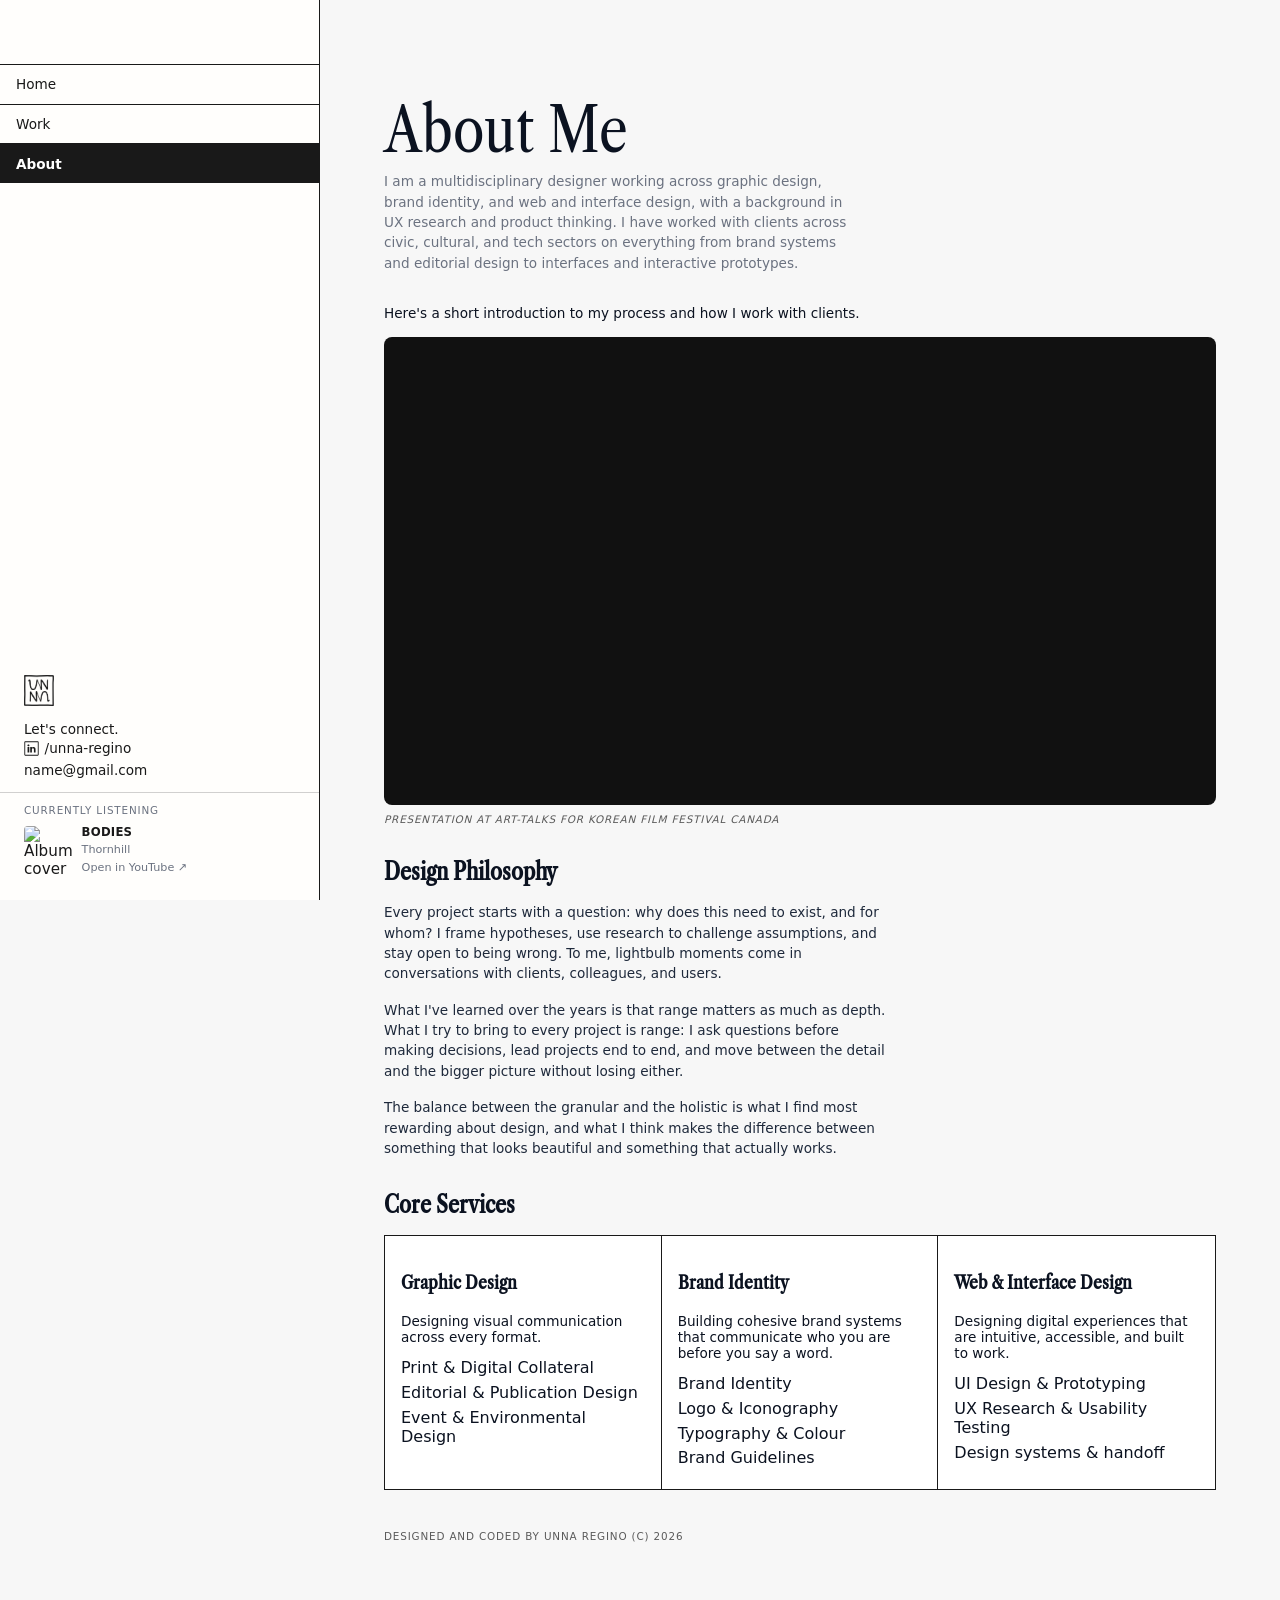
==== about.html @ 6b22c470 "first commit no Reano yet" ====
<!doctype html>
<html lang="en">
<head>
  <meta charset="utf-8" />
  <meta name="viewport" content="width=device-width, initial-scale=1" />
  <title>About — Personal Website</title>
  <link rel="icon" href="assets/logo-unna.png" type="image/png" />
  <link rel="stylesheet" href="css/styles.css">
  <meta name="description" content="About page with responsive aside navigation and service highlights" />
</head>
<body>
  <aside class="sidebar">
    <div class="logo">
      <a href="index.html"><img src="assets/logo-unna.png" alt="Logo" /></a>
    </div>
    <button class="hamburger" aria-controls="main-nav" aria-expanded="false" aria-label="Open menu">☰</button>
    <nav class="menu" aria-label="Main">
      <button class="menu-item" onclick="location.href='index.html'">Home</button>
      <div class="work-group">
        <button class="menu-item work-toggle" aria-haspopup="true" aria-expanded="false">Work</button>
        <div class="submenu" role="menu" aria-label="Work pages">
          <a class="submenu-item" role="menuitem" href="work/reano.html">
            <span class="submenu-dots"><span class="dot dot-3"></span><span class="dot dot-2"></span></span>
            <span class="submenu-text">Reano</span>
          </a>
          <a class="submenu-item" role="menuitem" href="work/arvo.html">
            <span class="submenu-dots"><span class="dot dot-3"></span></span>
            <span class="submenu-text">Arvo</span>
          </a>
          <a class="submenu-item" role="menuitem" href="work/mulburrystudio.html">
            <span class="submenu-dots"><span class="dot dot-1"></span><span class="dot dot-2"></span></span>
            <span class="submenu-text">Mulburry Studio</span>
          </a>
          <a class="submenu-item" role="menuitem" href="work/wabalastudio.html">
            <span class="submenu-dots"><span class="dot dot-1"></span><span class="dot dot-2"></span><span class="dot dot-3"></span></span>
            <span class="submenu-text">Wabala Studio</span>
          </a>
          <a class="submenu-item" role="menuitem" href="work/nguyendigital.html">
            <span class="submenu-dots"><span class="dot dot-1"></span><span class="dot dot-3"></span></span>
            <span class="submenu-text">Nguyen Digital</span>
          </a>
          <a class="submenu-item" role="menuitem" href="work/seniorsyncare.html">
            <span class="submenu-dots"><span class="dot dot-1"></span><span class="dot dot-2"></span><span class="dot dot-3"></span></span>
            <span class="submenu-text">Seniorsyncare</span>
          </a>
          <a class="submenu-item" role="menuitem" href="work/showpao.html">
            <span class="submenu-dots"><span class="dot dot-1"></span><span class="dot dot-2"></span></span>
            <span class="submenu-text">Showpao</span>
          </a>
          <a class="submenu-item" role="menuitem" href="work/logofolio.html">
            <span class="submenu-dots"><span class="dot dot-1"></span></span>
            <span class="submenu-text">Logofolio</span>
          </a>
        </div>
        <div class="mobile-chat">
          <p>Let's connect.</p>
          <p><a class="social-link" href="https://linkedin.com/in/unna-regino" target="_blank" rel="noopener noreferrer"><img src="assets/linkedin.svg" alt="LinkedIn"> /unna-regino</a></p>
          <p>name@gmail.com</p>
        </div>
      </div>
      <button class="menu-item selected">About</button>
    </nav>

    <div class="aside-footer">
      <p>Let's connect.</p>
      <p><a class="social-link" href="https://linkedin.com/in/unna-regino" target="_blank" rel="noopener noreferrer"><img src="assets/linkedin.svg" alt="LinkedIn"> /unna-regino</a></p>
      <p>name@gmail.com</p>
      <div class="now-playing"><p class="np-label">Currently Listening</p><div class="np-row"><div class="np-thumb-wrap"><img class="np-thumb" src="https://img.youtube.com/vi/YiD27C_8134/mqdefault.jpg" alt="Album cover"><button class="np-play-btn" aria-label="Play" onclick="var p=this.closest('.np-thumb-wrap');var f=document.createElement('iframe');f.src='https://www.youtube.com/embed/YiD27C_8134?autoplay=1';f.allow='autoplay;encrypted-media';f.setAttribute('allowfullscreen','');f.className='np-yt-frame';p.replaceWith(f);">&#9654;</button></div><div class="np-meta"><p class="np-album">BODIES</p><p class="np-artist">Thornhill</p><a class="np-ytlink" href="https://www.youtube.com/watch?v=YiD27C_8134&list=OLAK5uy_lDzUVVK7lQEmtogXEdHExCnab5HtFDv0I" target="_blank" rel="noopener noreferrer">Open in YouTube ↗</a></div></div></div>
    </div>
  </aside>

  <main class="content">
    <section class="atf">
      <h1>About Me</h1>
      <p class="narrow-copy">I am a multidisciplinary designer working across graphic design, brand identity, and web and interface design, with a background in UX research and product thinking. I have worked with clients across civic, cultural, and tech sectors on everything from brand systems and editorial design to interfaces and interactive prototypes.
      </p>
    </section>

    <section class="bio-video" style="margin-top:2rem;">
      <p>Here's a short introduction to my process and how I work with clients.</p>
      <div class="video-embed">
        <iframe width="100%" height="100%" src="https://www.youtube.com/embed/NNs43Y1LEqk" title="Intro video" frameborder="0" allowfullscreen style="border:0;"></iframe>
      </div>
      <p class="caption">Presentation at Art-Talks for Korean Film Festival Canada</p>
    </section>

    <section style="margin-top:2rem;">
      <h2>Design Philosophy</h2>
      <p class="narrow-copy">Every project starts with a question: why does this need to exist, and for whom? I frame hypotheses, use research to challenge assumptions, and stay open to being wrong. To me, lightbulb moments come in conversations with clients, colleagues, and users.</p>
      <p class="narrow-copy">What I've learned over the years is that range matters as much as depth. What I try to bring to every project is range: I ask questions before making decisions, lead projects end to end, and move between the detail and the bigger picture without losing either.</p>
      <p class="narrow-copy"> The balance between the granular and the holistic is what I find most rewarding about design, and what I think makes the difference between something that looks beautiful and something that actually works.</p>
    </section>

    <section style="margin-top:2rem;">
      <h2>Core Services</h2>
      <div class="service-grid">
        <article class="service-card">
          <h3>Graphic Design</h3>
          <p>Designing visual communication across every format.</p>
          <ul>
            <li>Print & Digital Collateral</li>
            <li>Editorial & Publication Design</li>
            <li>Event & Environmental Design</li>
          </ul>
        </article>
        <article class="service-card">
          <h3>Brand Identity</h3>
          <p>Building cohesive brand systems that communicate who you are before you say a word.</p>
          <ul>
            <li>Brand Identity</li>
            <li>Logo & Iconography</li>
            <li>Typography & Colour</li>
            <li>Brand Guidelines</li>
          </ul>
        </article>
        <article class="service-card">
          <h3>Web & Interface Design</h3>
          <p>Designing digital experiences that are intuitive, accessible, and built to work.</p>
          <ul>
            <li>UI Design & Prototyping</li>
            <li>UX Research & Usability Testing</li>
            <li>Design systems & handoff</li>
          </ul>
        </article>
      </div>
    </section>
  </main>

<script>
  (function(){
    var hb = document.querySelector('.hamburger');
    var sb = document.querySelector('.sidebar');
    var workToggle = document.querySelector('.work-toggle');
    var workGroup = document.querySelector('.work-group');
    if(!hb || !sb) return;
    hb.addEventListener('click', function(){
      var open = sb.classList.toggle('open');
      hb.setAttribute('aria-expanded', open);
      hb.textContent = open ? '✕' : '☰';
    });
    if(workToggle && workGroup){
      workToggle.addEventListener('click', function(e){
        if(window.innerWidth<=900){
          e.preventDefault();
          workGroup.classList.toggle('open');
        }
      });
    }
    window.addEventListener('resize', function(){
      if(window.innerWidth>900){
        sb.classList.remove('open');
        hb.setAttribute('aria-expanded','false');
        hb.textContent = '☰';
        workGroup.classList.remove('open');
      }
    });
  })();
</script>
</body>
</html>
---- css/styles.css ----
@import url('https://api.fontshare.com/v2/css?f[]=satoshi@900,700,500,400&display=swap');

@font-face{
  font-family:'Libre Caslon Condensed';
  src:url('../assets/fonts/Libre Caslon Condensed/LibreCaslonCondensed-Regular.woff2') format('woff2');
  font-weight:400;
  font-style:normal;
  font-display:swap;
}
@font-face{
  font-family:'Libre Caslon Condensed';
  src:url('../assets/fonts/Libre Caslon Condensed/LibreCaslonCondensed-Italic.woff2') format('woff2');
  font-weight:400;
  font-style:italic;
  font-display:swap;
}
@font-face{
  font-family:'Libre Caslon Condensed';
  src:url('../assets/fonts/Libre Caslon Condensed/LibreCaslonCondensed-Medium.woff2') format('woff2');
  font-weight:500;
  font-style:normal;
  font-display:swap;
}
@font-face{
  font-family:'Libre Caslon Condensed';
  src:url('../assets/fonts/Libre Caslon Condensed/LibreCaslonCondensed-MediumItalic.woff2') format('woff2');
  font-weight:500;
  font-style:italic;
  font-display:swap;
}


:root{
  --sidebar-bg:#FFFEFC;
  --accent:#ff6b6b;
  --muted:#6b7280;
  --card-bg:#ffffff;
  --page-pad:4rem 4rem 4rem 4rem;
}
*{box-sizing:border-box}
html,body{height:100%;margin:0;font-family:'Satoshi', system-ui, -apple-system, "Segoe UI", Roboto, "Helvetica Neue", Arial;color:#0b1220;background:#f7f7f7}
p{font-family:'Satoshi', system-ui, -apple-system, "Segoe UI", Roboto, "Helvetica Neue", Arial;font-size:0.85rem;}
h1,h2,h3,h4,h5,h6{font-family:'Libre Caslon Condensed', Georgia, serif;}
body {
  overflow-x: hidden;
}

.sidebar{
  position:fixed;
  left:0;top:0;
  height:100vh;
  width:25vw;
  min-width:220px;
  background:var(--sidebar-bg);
  color:#191919;
  border-right:1px solid #191919;
  display:flex;
  flex-direction:column;
  align-items:flex-start;
  padding:0;
  gap:0;
}
.logo img{width:10%;height:auto;display:block;object-fit:contain;transition:transform .35s ease;}
.logo img:hover{transform:rotate(180deg);}
/* desktop: logo sits above footer text */
.logo{padding-left:1.5rem;padding-top:0;padding-bottom:0.9rem;order:3;margin-top:auto;}
.menu{display:flex;flex-direction:column;width:100%;align-items:flex-start;padding:4rem 0 0;order:1}
.menu-item{
  background:var(--sidebar-bg);
  border:none;
  font-family:'Satoshi', system-ui, -apple-system, "Segoe UI", Roboto, "Helvetica Neue", Arial;
  color:inherit;
  padding:0.7rem 1rem;
  line-height:1.2;
  font-size:0.85rem;
  cursor:pointer;
  text-align:left;
  width:100%;
  border-radius:0;
  border-top:1px solid #191919;
  border-bottom:none;
  background-color:#FFFEFC;
  color:#191919;
  margin:0;
}
.menu > a.menu-item:last-child{border-bottom:1px solid #191919;}
.menu-item:hover,.menu-item:focus{background:#191919;color:#ffffff;outline:none}
.menu-item.selected{font-weight:700;background:#191919;color:#ffffff}
.work-group:hover .work-toggle,
.work-group:focus-within .work-toggle,
.work-page .work-toggle{background:#191919;color:#ffffff;}
/* add overall padding for nav/buttons container */
.nav-pad{padding-left:1.5rem;padding-top:0.5rem}

/* remove underline for anchors */
.menu-item, .submenu-item {text-decoration:none}

/* hamburger button (hidden desktop) */
.hamburger {
  display: none;
  background: none;
  border: none;
  font-size: 2rem;
  padding: 0.5rem 0 0.5rem 0.5rem; /* no right padding */
  margin:0;
  cursor: pointer;
  color: #191919;
}
/* aside footer (desktop left-aligned at bottom) */
.aside-footer{padding-left:1.5rem;padding-bottom:1.5rem;color:#191919;font-size:0.95rem;width:100%;margin-top:0;order:4;display:flex;flex-direction:column;gap:0;}
.aside-footer p{margin:0;line-height:1.4;}
.aside-footer .social-link img{width:15px;height:auto;display:inline-block;vertical-align:middle;}
.now-playing{
  margin-top:0.75rem;
  padding-top:0.75rem;
  border-top:1px solid rgba(25,25,25,0.2);
  width:calc(100% + 1.5rem);
  margin-left:-1.5rem;
  padding-left:1.5rem;
}
.np-label{font-size:0.65rem !important;text-transform:uppercase;letter-spacing:0.08em;color:var(--muted);margin:0 0 0.5rem 0 !important;line-height:1 !important;}
.np-row{display:flex;align-items:center;gap:0.6rem;}
.np-thumb-wrap{position:relative;width:48px;height:48px;flex-shrink:0;border-radius:4px;overflow:hidden;cursor:pointer;}
.np-thumb{width:100%;height:100%;object-fit:cover;display:block;}
.np-play-btn{position:absolute;inset:0;width:100%;height:100%;display:flex;align-items:center;justify-content:center;background:rgba(0,0,0,0.28);color:#fff;border:none;cursor:pointer;font-size:0;padding:0;opacity:0;transition:opacity .18s;}
.np-play-btn::before{content:'▶';font-size:0.62rem;line-height:1;transform:translateX(1px);}
.np-thumb-wrap:hover .np-play-btn{opacity:1;}
.np-yt-frame{width:48px;height:48px;border:none;border-radius:4px;flex-shrink:0;}
.np-meta{display:flex;flex-direction:column;gap:0.15rem;min-width:0;}
.np-album{font-size:0.73rem;color:#191919;line-height:1.25;font-weight:700;text-transform:uppercase;letter-spacing:0.02em;}
.np-artist{font-size:0.7rem;color:var(--muted);line-height:1.25;}
.np-ytlink{font-size:0.7rem;color:var(--muted);text-decoration:none;line-height:1.4;}
.np-ytlink:hover{color:#191919;text-decoration:underline;}

/* Work submenu expands in flow so later items move down */
.work-group{position:relative;width:100%;display:flex;flex-direction:column;}
.submenu{
  position:static;
  width:100%;
  background:var(--sidebar-bg);
  border-top:0;
  box-shadow:none;
  max-height:0;
  overflow:hidden;
  opacity:0;
  transform:none;
  pointer-events:none;
  transition:max-height .28s ease, opacity .18s ease, border-top-color .22s ease;
  z-index:30;
  display:flex;
  flex-direction:column;
}
.work-group:hover .submenu,
.work-group:focus-within .submenu{
  max-height:30rem;
  opacity:1;
  border-top:0;
  pointer-events:auto;
}.work-page .submenu{
  max-height:30rem;
  opacity:1;
  border-top:0;
  pointer-events:auto;
}
.submenu-item{
  padding:0.7rem 1rem;
  border-bottom:none;
  text-decoration:none;
  color:#191919;
  background:var(--sidebar-bg);
  display:flex;
  align-items:center;
  gap:0.8rem;
  opacity:0;
  transform:translateY(-6px);
  transition:transform .22s ease, opacity .18s ease, background .18s ease, color .18s ease;
}
.work-group:hover .submenu-item,
.work-group:focus-within .submenu-item,
.work-page .submenu-item{opacity:1;transform:none;}
.submenu-dots{display:inline-flex;gap:0.3rem;align-items:center;}
.submenu-dots .dot{width:8px;height:8px;border-radius:50%;display:inline-block;}
.submenu-text{display:inline-block;font-size:0.85rem;}
.submenu-item:hover,.submenu-item:focus{background:#191919;color:#ffffff;outline:none}
.gala-link{color:#1651e2;text-decoration:none;border-bottom:1px solid transparent;transition:color .2s ease, border-bottom-color .2s ease;}
.gala-link:hover,.gala-link:focus{color:#ff68cd;border-bottom-color:#ff68cd;}
.social-link{display:inline-flex;align-items:center;gap:0.35rem;color:inherit;text-decoration:none;}
.social-link img{width:14px;height:14px;display:inline-block;vertical-align:middle;}

/*MAIN*/

@keyframes atf-enter {
  from {
    opacity: 0;
    transform: translateY(28px);
  }
  to {
    opacity: 1;
    transform: translateY(0);
  }
}

.content{margin-left:25vw;padding:var(--page-pad);padding-bottom:5.5rem;min-height:100vh}
.content::after{
  content:"DESIGNED AND CODED BY UNNA REGINO (C) 2026";
  display:block;
  margin-top:2.5rem;
  font-family:'Satoshi', system-ui, -apple-system, "Segoe UI", Roboto, "Helvetica Neue", Arial;
  font-size:0.65rem;
  letter-spacing:0.08em;
  color:#191919;
  opacity:0.7;
}
.atf {
  animation: atf-enter 1s cubic-bezier(0.22, 1, 0.36, 1) both;
}
.atf h1{margin:2rem 0 0.5rem 0;font-size: clamp(1.6rem, 5vw, 4rem);line-height:4.2rem;font-weight:400;}
.atf p{margin:0;color:var(--muted);max-width:55ch}

.selected-work{margin-top:3rem}
.selected-work h2{margin:0 0 1rem 0}

.work-grid{display:grid;grid-template-columns:repeat(3,1fr);gap:0;border:1px solid #191919;border-radius:0;overflow:hidden;}
.work-grid > *{border-right:1px solid #191919;border-bottom:1px solid #191919;}
.work-grid > *:nth-child(3n){border-right:0;}
.work-grid > *:nth-last-child(-n+3){border-bottom:0;}
.work-card,.work-image{aspect-ratio:1/1;border-radius:0;overflow:hidden;display:flex;flex-direction:column;justify-content:space-between;padding:1rem;background:var(--card-bg);text-decoration:none;color:inherit}
.work-image{background:linear-gradient(135deg,#e6e6e6,#cfcfcf);align-items:center;justify-content:center;font-weight:600;color:#333}
.work-image{padding:0;}
.work-image img{width:100%;height:100%;object-fit:cover;display:block;}

.card-top{display:flex;flex-direction:column;gap:0.25rem}
.work-title{font-size:1.05rem}
.work-year{font-size:0.85rem;color:var(--muted)}

.card-footer{display:flex;justify-content:space-between;align-items:center}
.dots{display:flex;gap:0.45rem}
.dot{width:10px;height:10px;border-radius:50%;display:inline-block}
.dot-1{background:#F23939}
.dot-2{background:#FF68CD}
.dot-3{background:#43A1FF}
.text-dot-1{color:#F23939;font-weight:600;}
.text-dot-2{color:#FF68CD;font-weight:600;}
.text-dot-3{color:#43A1FF;font-weight:600;}
.chev{width:16px;height:16px;display:inline-block;object-fit:contain;transition:transform .2s ease, filter .2s ease;filter:none;}

.work-card{transition: background .25s ease, color .25s ease;}
.work-card:hover{background:#111;color:#fff;}
.work-card:hover .work-title{font-style:italic;}
.work-card:hover .chev{transform:rotate(-90deg);filter:invert(1);}
.work-card .chev{transform:rotate(0deg);transition:transform .25s ease, filter .25s ease;}

.work-card:focus{outline:3px solid rgba(99,102,241,0.12);outline-offset:3px}
.work-page-image{
  background:#ddd;
  display:flex;
  align-items:center;
  justify-content:center;
  border-radius:8px;
  min-height:260px;
  height:auto;
  overflow:hidden;
}
.work-page-image img, .work-page-image-narrow img{width:100%;height:100%;object-fit:cover;display:block;}
.work-page-image.work-page-image--short{min-height:180px;max-height:240px;}
.work-page-image-narrow{
  background:#ffffff;
  display:flex;
  align-items:center;
  justify-content:center;
  border-radius:8px;
  min-height:180px;
  height:auto;
  max-height:280px;
  overflow:hidden;
}
.work-page-grid{
  display:grid;
  grid-template-columns:1fr 1.25fr;
  gap:0.5rem;
  margin-top:0.8rem;
  align-items:stretch;}
.work-page-2col{
  display:grid;
  grid-template-columns:1.25fr 1fr;
  gap:0.5rem;
  margin-top:0.8rem;
  align-items:stretch;}
.nd-type-layout{
  grid-template-columns:0.9fr 1.5fr;
}
.logoevol-container img,
.type-container img{
  object-fit:contain;
}
.colorcombo-container{
  min-height:320px;
  max-height:530px;
}
.colorcombo-container img{
  object-fit:contain;
}
.colorcombo-container .nd-colorcombo-img{
  transform:scale(1.16) translateY(2%);
  transform-origin:center;
}
.type-container{
  min-height:320px;
}
.newweb-container{
  align-items:center;
  background:#D3A588;
  max-height:none;
}
.newweb-container img{
  object-fit:contain;

}
.ssc-old-homepage-container{
  min-height:200px;
  max-height:320px;
  align-self:start;
}
.work-info-grid{display:grid;grid-template-columns:repeat(4,1fr);gap:0.5rem;margin-top:1rem;}
.work-info-card{background:#fff;padding:0.9rem;border:0;border-radius:4px;}
.work-info-card h2{margin-top:0;margin-bottom:0.35rem;font-size:1rem;}
.content h2{margin-bottom:0.25rem;}
@media (max-width:900px){.work-info-grid{grid-template-columns:1fr;}} 

.logofolio-section{margin-top:1.4rem;}
.logofolio-list{
  display:grid;
  grid-template-columns:1fr;
  gap:0;
  align-items:start;
}
.logofolio-item{
  display:grid;
  grid-template-columns:1.1fr 1fr;
  gap:0;
  align-items:stretch;
}
.logofolio-item + .logofolio-item{
  margin-top:-1px;
}
.logo-card{
  margin:0;
  aspect-ratio:16/9;
  border:1px solid #191919;
  border-right:0;
  background:#ffffff;
  display:flex;
  align-items:center;
  justify-content:center;
  padding:0;
  overflow:hidden;
}
.logo-card img{
  width: 70%;
  height:100%;
  object-fit:contain;
  display:block;
}
.logo-card img.logo-scale-50{
  width:50%;
}
.logo-card img.logo-scale-35{
  width:35%;
}
.logo-detail{
  border:1px solid #191919;
  background:#ffffff;
  padding:1.25rem 1.5rem;
  display:grid;
  gap:0.6rem;
  align-content:center;
}
.logo-detail p{margin:0;color:#191919;line-height:1.5;}

/* Responsive behavior */
@media (max-width:900px){
  .sidebar{
    position:fixed;
    left:0;
    top:0;
    right:0;
    height:auto;
    display:flex;
    flex-direction:row;
    align-items:center;
    justify-content:
    space-between;
    padding:1rem 1rem;
    z-index:60;
    width:100vw;
    border-bottom: 1px solid #191919;
  }
  .logo{padding-top:0;padding-bottom:0;padding-left:0;order:0;margin-top:0}
  .logo img{width:8%}
  .hamburger{display:block; margin-right: 0;}
  .menu{display:none;flex-direction:column;max-height:0;overflow:hidden;opacity:0;visibility:hidden;pointer-events:none}
  .menu-item{padding:1rem 1.5rem;font-size:0.95rem}
  .content{margin-left:0;margin-top:5rem;padding:2rem;padding-bottom:4.5rem;}
  .content::after{font-size:0.6rem;letter-spacing:0.07em;}
  .work-grid{grid-template-columns:repeat(2,1fr)}
  .work-page-grid, .work-page-2col{grid-template-columns:1fr;}
  .logofolio-item{grid-template-columns:1fr;}

  /* hide footer on mobile and keep hamburger at top-right */
  .aside-footer{display:none !important;}
  .sidebar{justify-content:flex-start;}
  .hamburger{display:block; position:absolute; top:1rem; right:1rem; z-index:70;}
  /* when sidebar has .open use full-screen overlay */
  .sidebar.open{align-items:flex-start;height:100vh;width:100vw;left:0;top:0;right:0;background:var(--sidebar-bg);padding:0}
  .sidebar.open .logo{display:none}
  .sidebar.open .menu{display:flex;position:static;margin:0;width:100%;background:transparent;padding:0;box-shadow:none;flex-direction:column;overflow:auto;max-height:100vh;opacity:1;visibility:visible;pointer-events:auto}
  .sidebar.open .submenu{position:static;transform:none;opacity:1;pointer-events:auto;padding:0;max-height:none;border-top:0;overflow:visible}
  .sidebar.open .submenu-item{opacity:1;transform:none}
  .sidebar:not(.open) .menu{display:none !important;}
  .submenu-item{padding:1rem 1.5rem;font-size:0.95rem;}
  .mobile-chat{display:block;padding:0.75rem 1rem;color:#191919}
  .work-group.open .submenu{display:flex}
  /* place close icon top-right when overlay open and give more gap from menu */
  .sidebar.open .hamburger {
  position: fixed;
  top: 1.25rem;
  right: 1.25rem;
  padding: 1rem 0 1rem 1rem;
  margin: 0;
  background: none;
  border: none;
  line-height: 1;
}
  /* ensure the menu content does not sit under the close icon */
  .sidebar.open .menu{padding-top:7rem}
}

/* default hide mobile chat (desktop) */
.mobile-chat{display:none}

@media (max-width:520px){
  .work-grid{grid-template-columns:repeat(1,1fr)}
  .atf h1{font-size:2.5rem;line-height:2.75rem;}
}

.bio-video .video-embed{margin-top:1rem;max-width:900px;width:100%;aspect-ratio:16/9;background:#111;border-radius:8px;overflow:hidden;}
.caption, .work-caption{margin-top:0.5rem;color:#191919;font-size:0.65rem;letter-spacing:0.08em;opacity:0.7;font-family:'Satoshi', system-ui, -apple-system, "Segoe UI", Roboto, "Helvetica Neue", Arial;font-style:italic;text-transform:uppercase;max-width:900px;}
.narrow-copy{max-width:calc((100vw - 8.5rem) / 2.25);margin-top:1rem;margin-bottom:1rem;color:#1E293B;line-height:1.5;}
@media (max-width:900px){
  .narrow-copy{max-width:100%;}
}
.service-grid{display:grid;grid-template-columns:repeat(3,1fr);gap:0;border:1px solid #191919;margin-top:1rem;}
.service-card{border-right:1px solid #191919;border-bottom:1px solid #191919;padding:1rem;background:#fff;}
.service-card:nth-child(3n){border-right:0;}
.service-card:nth-last-child(-n+3){border-bottom:0;}
.service-card ul{margin:0;padding:0;list-style:none;}
.service-card ul li{margin-bottom:0.35rem;}

@media (max-width:900px){
  .service-grid{grid-template-columns:repeat(2,1fr);}
  .service-card:nth-child(2n){border-right:0;}
  .service-card:nth-last-child(-n+2){border-bottom:0;}
}
@media (max-width:620px){
  .service-grid{grid-template-columns:1fr;}
  .service-card{border-right:0;border-bottom:1px solid #191919;}
  .service-card:last-child{border-bottom:0;}
}
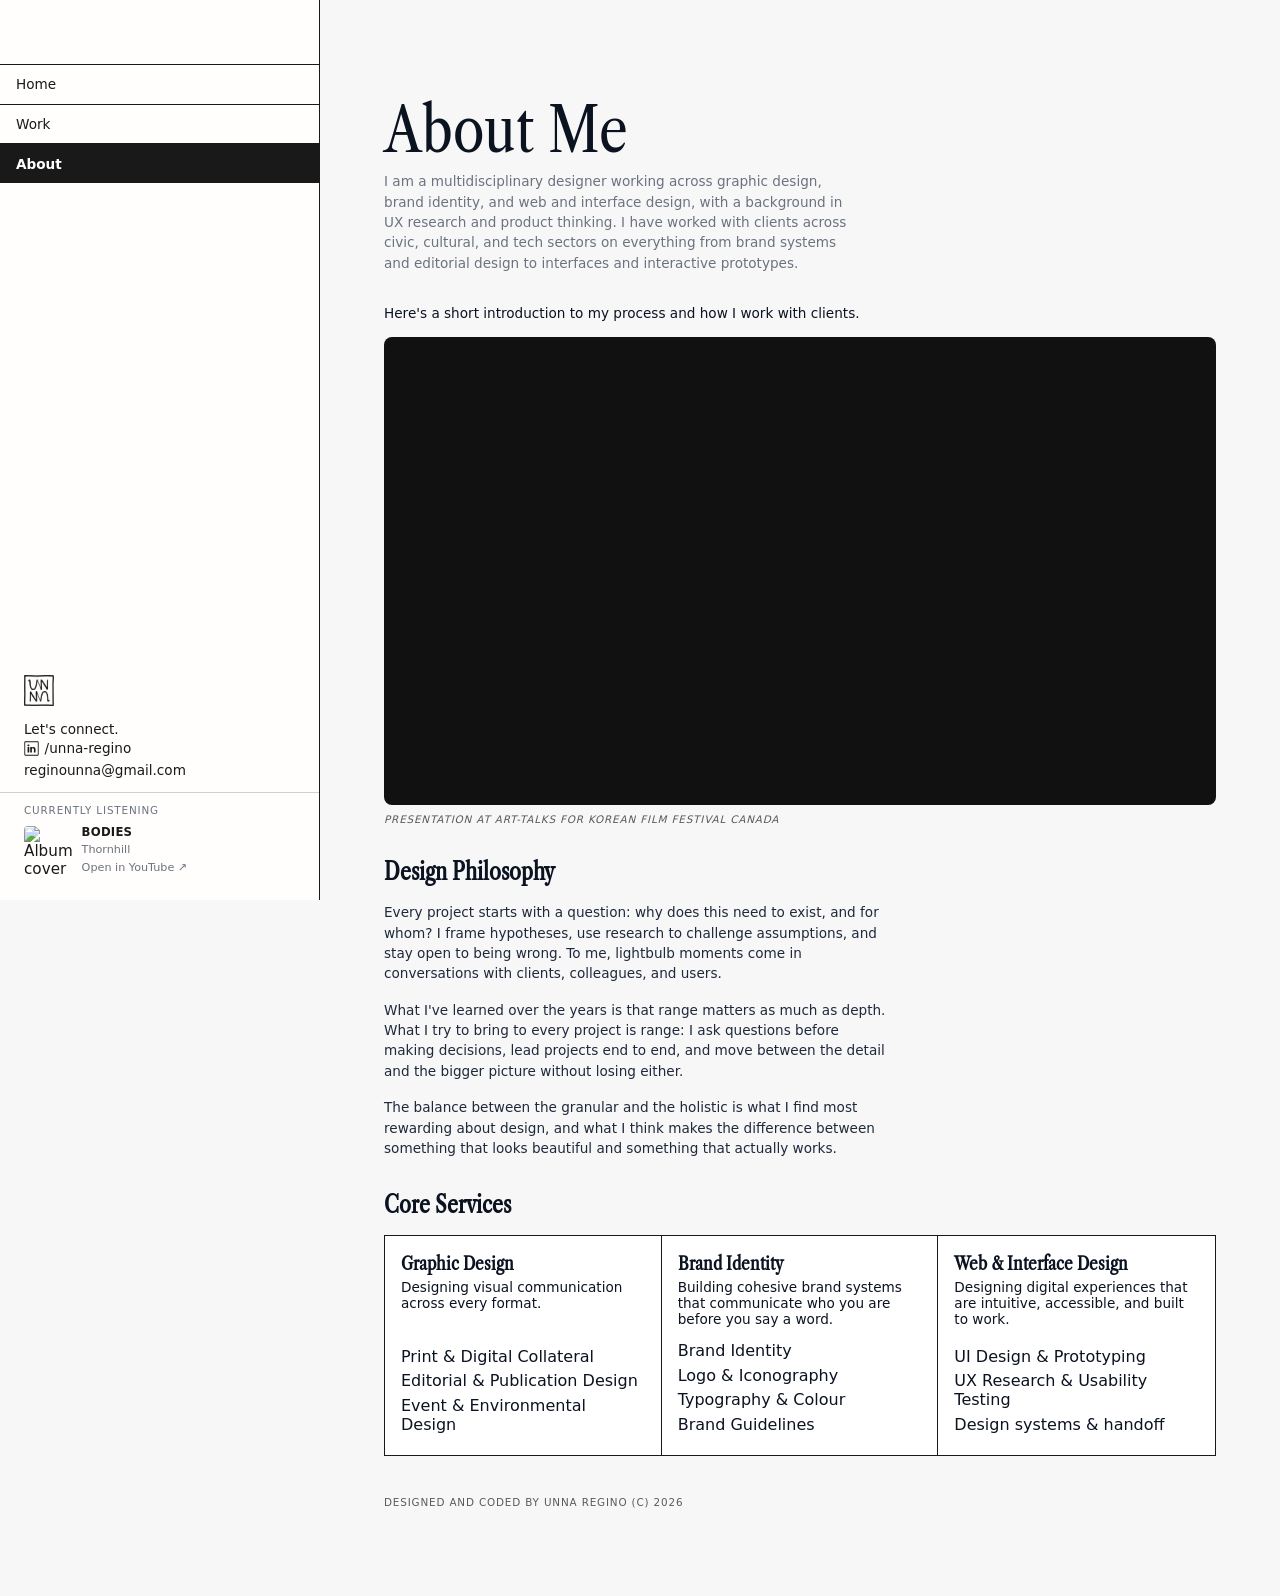
==== commit 95c36fd6: "CSS updates" ====
--- a/about.html
+++ b/about.html
@@ -55,7 +55,7 @@
         <div class="mobile-chat">
           <p>Let's connect.</p>
           <p><a class="social-link" href="https://linkedin.com/in/unna-regino" target="_blank" rel="noopener noreferrer"><img src="assets/linkedin.svg" alt="LinkedIn"> /unna-regino</a></p>
-          <p>name@gmail.com</p>
+          <p>reginounna@gmail.com</p>
         </div>
       </div>
       <button class="menu-item selected">About</button>
@@ -64,7 +64,7 @@
     <div class="aside-footer">
       <p>Let's connect.</p>
       <p><a class="social-link" href="https://linkedin.com/in/unna-regino" target="_blank" rel="noopener noreferrer"><img src="assets/linkedin.svg" alt="LinkedIn"> /unna-regino</a></p>
-      <p>name@gmail.com</p>
+      <p>reginounna@gmail.com</p>
       <div class="now-playing"><p class="np-label">Currently Listening</p><div class="np-row"><div class="np-thumb-wrap"><img class="np-thumb" src="https://img.youtube.com/vi/YiD27C_8134/mqdefault.jpg" alt="Album cover"><button class="np-play-btn" aria-label="Play" onclick="var p=this.closest('.np-thumb-wrap');var f=document.createElement('iframe');f.src='https://www.youtube.com/embed/YiD27C_8134?autoplay=1';f.allow='autoplay;encrypted-media';f.setAttribute('allowfullscreen','');f.className='np-yt-frame';p.replaceWith(f);">&#9654;</button></div><div class="np-meta"><p class="np-album">BODIES</p><p class="np-artist">Thornhill</p><a class="np-ytlink" href="https://www.youtube.com/watch?v=YiD27C_8134&list=OLAK5uy_lDzUVVK7lQEmtogXEdHExCnab5HtFDv0I" target="_blank" rel="noopener noreferrer">Open in YouTube ↗</a></div></div></div>
     </div>
   </aside>
--- a/css/styles.css
+++ b/css/styles.css
@@ -11,20 +11,6 @@
   font-family:'Libre Caslon Condensed';
   src:url('../assets/fonts/Libre Caslon Condensed/LibreCaslonCondensed-Italic.woff2') format('woff2');
   font-weight:400;
-  font-style:italic;
-  font-display:swap;
-}
-@font-face{
-  font-family:'Libre Caslon Condensed';
-  src:url('../assets/fonts/Libre Caslon Condensed/LibreCaslonCondensed-Medium.woff2') format('woff2');
-  font-weight:500;
-  font-style:normal;
-  font-display:swap;
-}
-@font-face{
-  font-family:'Libre Caslon Condensed';
-  src:url('../assets/fonts/Libre Caslon Condensed/LibreCaslonCondensed-MediumItalic.woff2') format('woff2');
-  font-weight:500;
   font-style:italic;
   font-display:swap;
 }
@@ -230,7 +216,7 @@
 .work-image img{width:100%;height:100%;object-fit:cover;display:block;}
 
 .card-top{display:flex;flex-direction:column;gap:0.25rem}
-.work-title{font-size:1.05rem}
+.work-title{font-size:1.2rem}
 .work-year{font-size:0.85rem;color:var(--muted)}
 
 .card-footer{display:flex;justify-content:space-between;align-items:center}
@@ -395,9 +381,10 @@
     width:100vw;
     border-bottom: 1px solid #191919;
   }
-  .logo{padding-top:0;padding-bottom:0;padding-left:0;order:0;margin-top:0}
-  .logo img{width:8%}
-  .hamburger{display:block; margin-right: 0;}
+  .logo{padding-top:0;padding-bottom:0;padding-left:0;order:0;margin-top:0;display:flex;align-items:center;height:100%;}
+  .logo a{display:flex;align-items:center;}
+  .logo img{width:32px;height:32px;display:block;}
+  .hamburger{display:flex;align-items:center;justify-content:center;margin-right:0;line-height:1;height:32px;width:32px;padding:0;}
   .menu{display:none;flex-direction:column;max-height:0;overflow:hidden;opacity:0;visibility:hidden;pointer-events:none}
   .menu-item{padding:1rem 1.5rem;font-size:0.95rem}
   .content{margin-left:0;margin-top:5rem;padding:2rem;padding-bottom:4.5rem;}
@@ -413,12 +400,15 @@
   /* when sidebar has .open use full-screen overlay */
   .sidebar.open{align-items:flex-start;height:100vh;width:100vw;left:0;top:0;right:0;background:var(--sidebar-bg);padding:0}
   .sidebar.open .logo{display:none}
-  .sidebar.open .menu{display:flex;position:static;margin:0;width:100%;background:transparent;padding:0;box-shadow:none;flex-direction:column;overflow:auto;max-height:100vh;opacity:1;visibility:visible;pointer-events:auto}
+  .sidebar.open .menu{display:flex;position:static;margin:0;width:100%;background:transparent;padding:0;box-shadow:none;flex-direction:column;overflow:auto;max-height:100vh;opacity:1;visibility:visible;pointer-events:auto;align-items:center;text-align:center}
   .sidebar.open .submenu{position:static;transform:none;opacity:1;pointer-events:auto;padding:0;max-height:none;border-top:0;overflow:visible}
   .sidebar.open .submenu-item{opacity:1;transform:none}
   .sidebar:not(.open) .menu{display:none !important;}
+  .menu-item,.submenu-item{width:100%;text-align:center;justify-content:center;}
   .submenu-item{padding:1rem 1.5rem;font-size:0.95rem;}
-  .mobile-chat{display:block;padding:0.75rem 1rem;color:#191919}
+  .submenu-dots{justify-content:center;}
+  .mobile-chat{display:block;padding:0.75rem 1rem;color:#191919;text-align:center}
+  .mobile-chat .social-link{justify-content:center;}
   .work-group.open .submenu{display:flex}
   /* place close icon top-right when overlay open and give more gap from menu */
   .sidebar.open .hamburger {
@@ -440,6 +430,7 @@
 
 @media (max-width:520px){
   .work-grid{grid-template-columns:repeat(1,1fr)}
+  .work-card{padding:0.75rem;}
   .atf h1{font-size:2.5rem;line-height:2.75rem;}
 }
 
@@ -450,10 +441,12 @@
   .narrow-copy{max-width:100%;}
 }
 .service-grid{display:grid;grid-template-columns:repeat(3,1fr);gap:0;border:1px solid #191919;margin-top:1rem;}
-.service-card{border-right:1px solid #191919;border-bottom:1px solid #191919;padding:1rem;background:#fff;}
+.service-card{border-right:1px solid #191919;border-bottom:1px solid #191919;padding:1rem;background:#fff;display:flex;flex-direction:column;}
+.service-card h3{margin:0 0 0.2rem 0;}
+.service-card p{margin:0 0 0.9rem 0;}
 .service-card:nth-child(3n){border-right:0;}
 .service-card:nth-last-child(-n+3){border-bottom:0;}
-.service-card ul{margin:0;padding:0;list-style:none;}
+.service-card ul{margin:0;padding:0;list-style:none;margin-top:auto;}
 .service-card ul li{margin-bottom:0.35rem;}
 
 @media (max-width:900px){
@@ -463,6 +456,7 @@
 }
 @media (max-width:620px){
   .service-grid{grid-template-columns:1fr;}
-  .service-card{border-right:0;border-bottom:1px solid #191919;}
+  .service-card{border-right:0;border-bottom:0;padding:0.85rem 1rem;}
+  .service-card + .service-card{border-top:1px solid #191919;}
   .service-card:last-child{border-bottom:0;}
 }
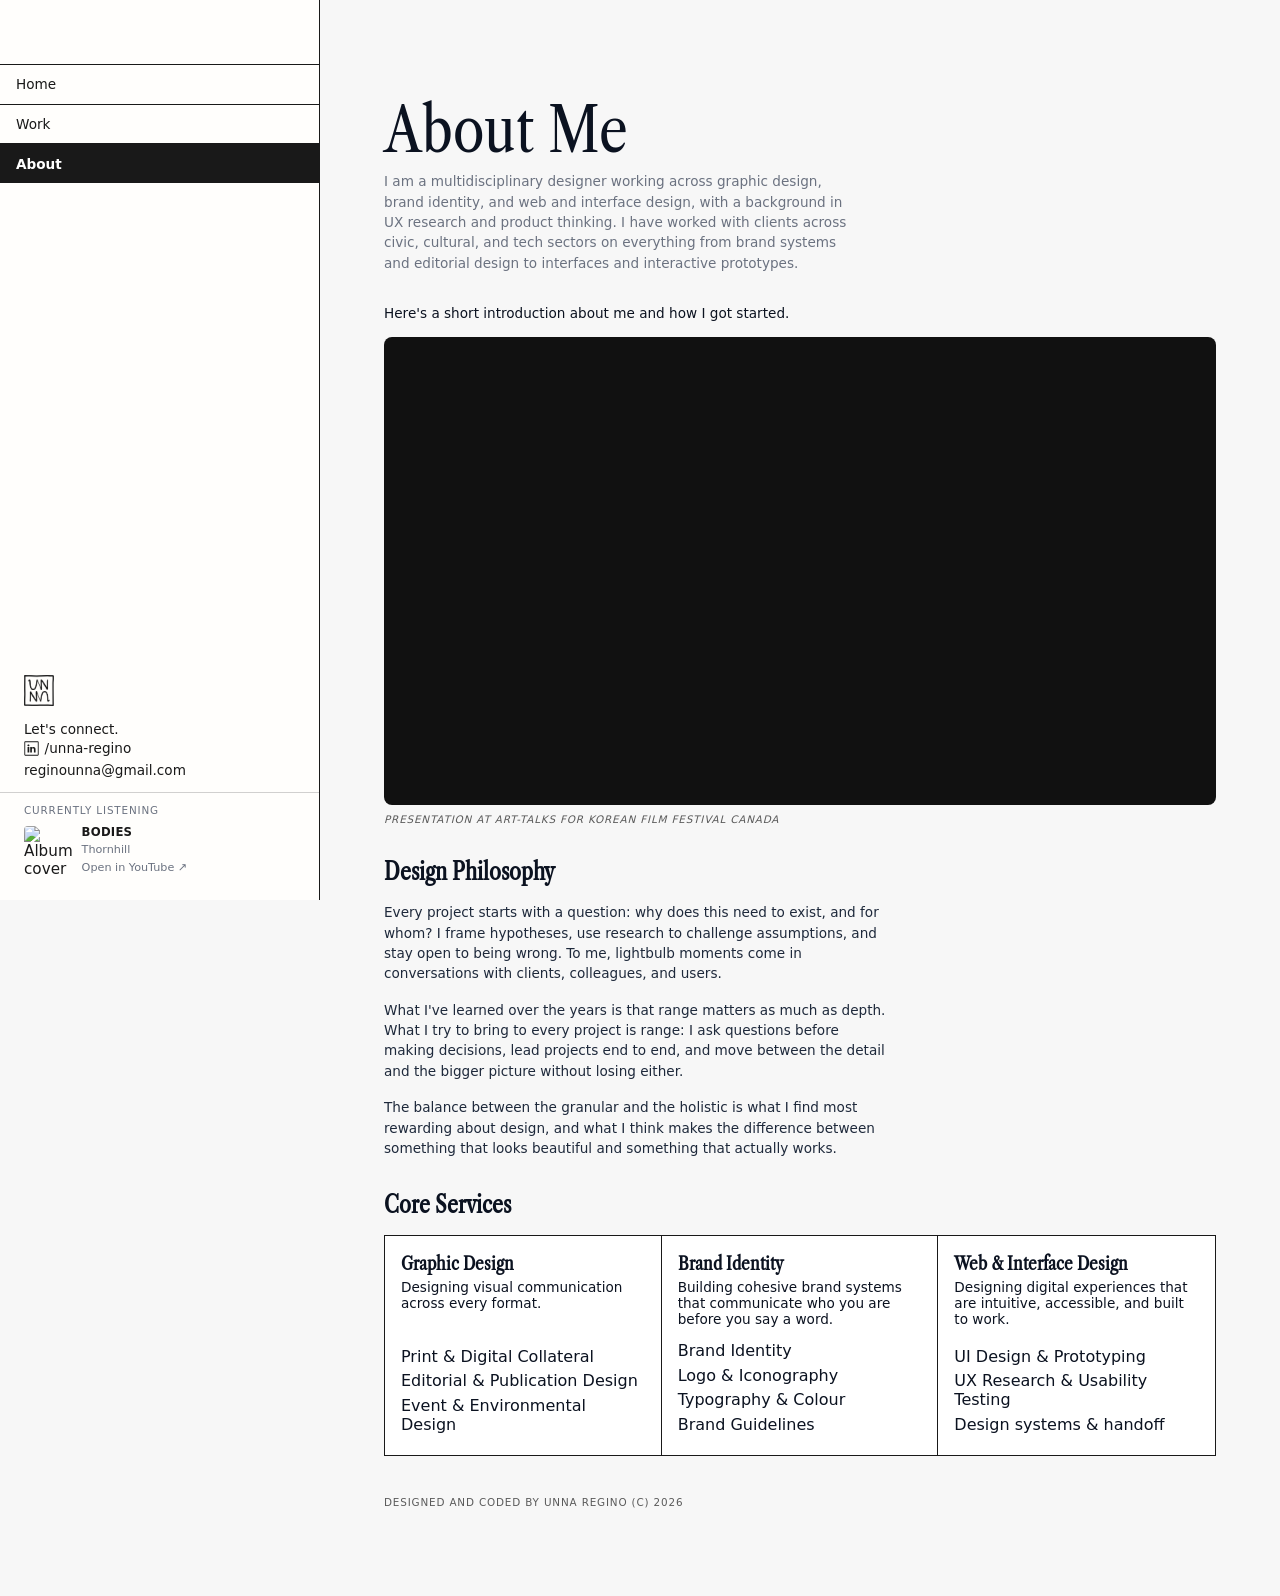
==== commit 059b1e3a: "css changes and Reano starting to input Reano mokcups" ====
--- a/about.html
+++ b/about.html
@@ -77,7 +77,7 @@
     </section>
 
     <section class="bio-video" style="margin-top:2rem;">
-      <p>Here's a short introduction to my process and how I work with clients.</p>
+      <p>Here's a short introduction about me and how I got started.</p>
       <div class="video-embed">
         <iframe width="100%" height="100%" src="https://www.youtube.com/embed/NNs43Y1LEqk" title="Intro video" frameborder="0" allowfullscreen style="border:0;"></iframe>
       </div>
--- a/css/styles.css
+++ b/css/styles.css
@@ -27,6 +27,9 @@
 html,body{height:100%;margin:0;font-family:'Satoshi', system-ui, -apple-system, "Segoe UI", Roboto, "Helvetica Neue", Arial;color:#0b1220;background:#f7f7f7}
 p{font-family:'Satoshi', system-ui, -apple-system, "Segoe UI", Roboto, "Helvetica Neue", Arial;font-size:0.85rem;}
 h1,h2,h3,h4,h5,h6{font-family:'Libre Caslon Condensed', Georgia, serif;}
+@media (max-width:900px){
+  p{font-size:0.9rem;}
+}
 body {
   overflow-x: hidden;
 }
@@ -204,7 +207,8 @@
 .atf p{margin:0;color:var(--muted);max-width:55ch}
 
 .selected-work{margin-top:3rem}
-.selected-work h2{margin:0 0 1rem 0}
+.selected-work h2{margin:0 0 0.25rem 0}
+.selected-work .work-grid{margin-top:1rem;}
 
 .work-grid{display:grid;grid-template-columns:repeat(3,1fr);gap:0;border:1px solid #191919;border-radius:0;overflow:hidden;}
 .work-grid > *{border-right:1px solid #191919;border-bottom:1px solid #191919;}
@@ -436,6 +440,11 @@
 
 .bio-video .video-embed{margin-top:1rem;max-width:900px;width:100%;aspect-ratio:16/9;background:#111;border-radius:8px;overflow:hidden;}
 .caption, .work-caption{margin-top:0.5rem;color:#191919;font-size:0.65rem;letter-spacing:0.08em;opacity:0.7;font-family:'Satoshi', system-ui, -apple-system, "Segoe UI", Roboto, "Helvetica Neue", Arial;font-style:italic;text-transform:uppercase;max-width:900px;}
+.cite-ref{font-size:0.7rem;color:var(--muted);margin:0;line-height:1.5;}
+.page-refs{margin-top:2.5rem;padding-top:1rem;border-top:1px solid rgba(25,25,25,0.12);}
+.cite-link{color:var(--muted);text-decoration:none;border-bottom:1px solid transparent;transition:color .2s,border-bottom-color .2s;}
+.cite-link:hover{color:#191919;border-bottom-color:#191919;}
+.cite-link sup{font-size:0.65rem;}
 .narrow-copy{max-width:calc((100vw - 8.5rem) / 2.25);margin-top:1rem;margin-bottom:1rem;color:#1E293B;line-height:1.5;}
 @media (max-width:900px){
   .narrow-copy{max-width:100%;}
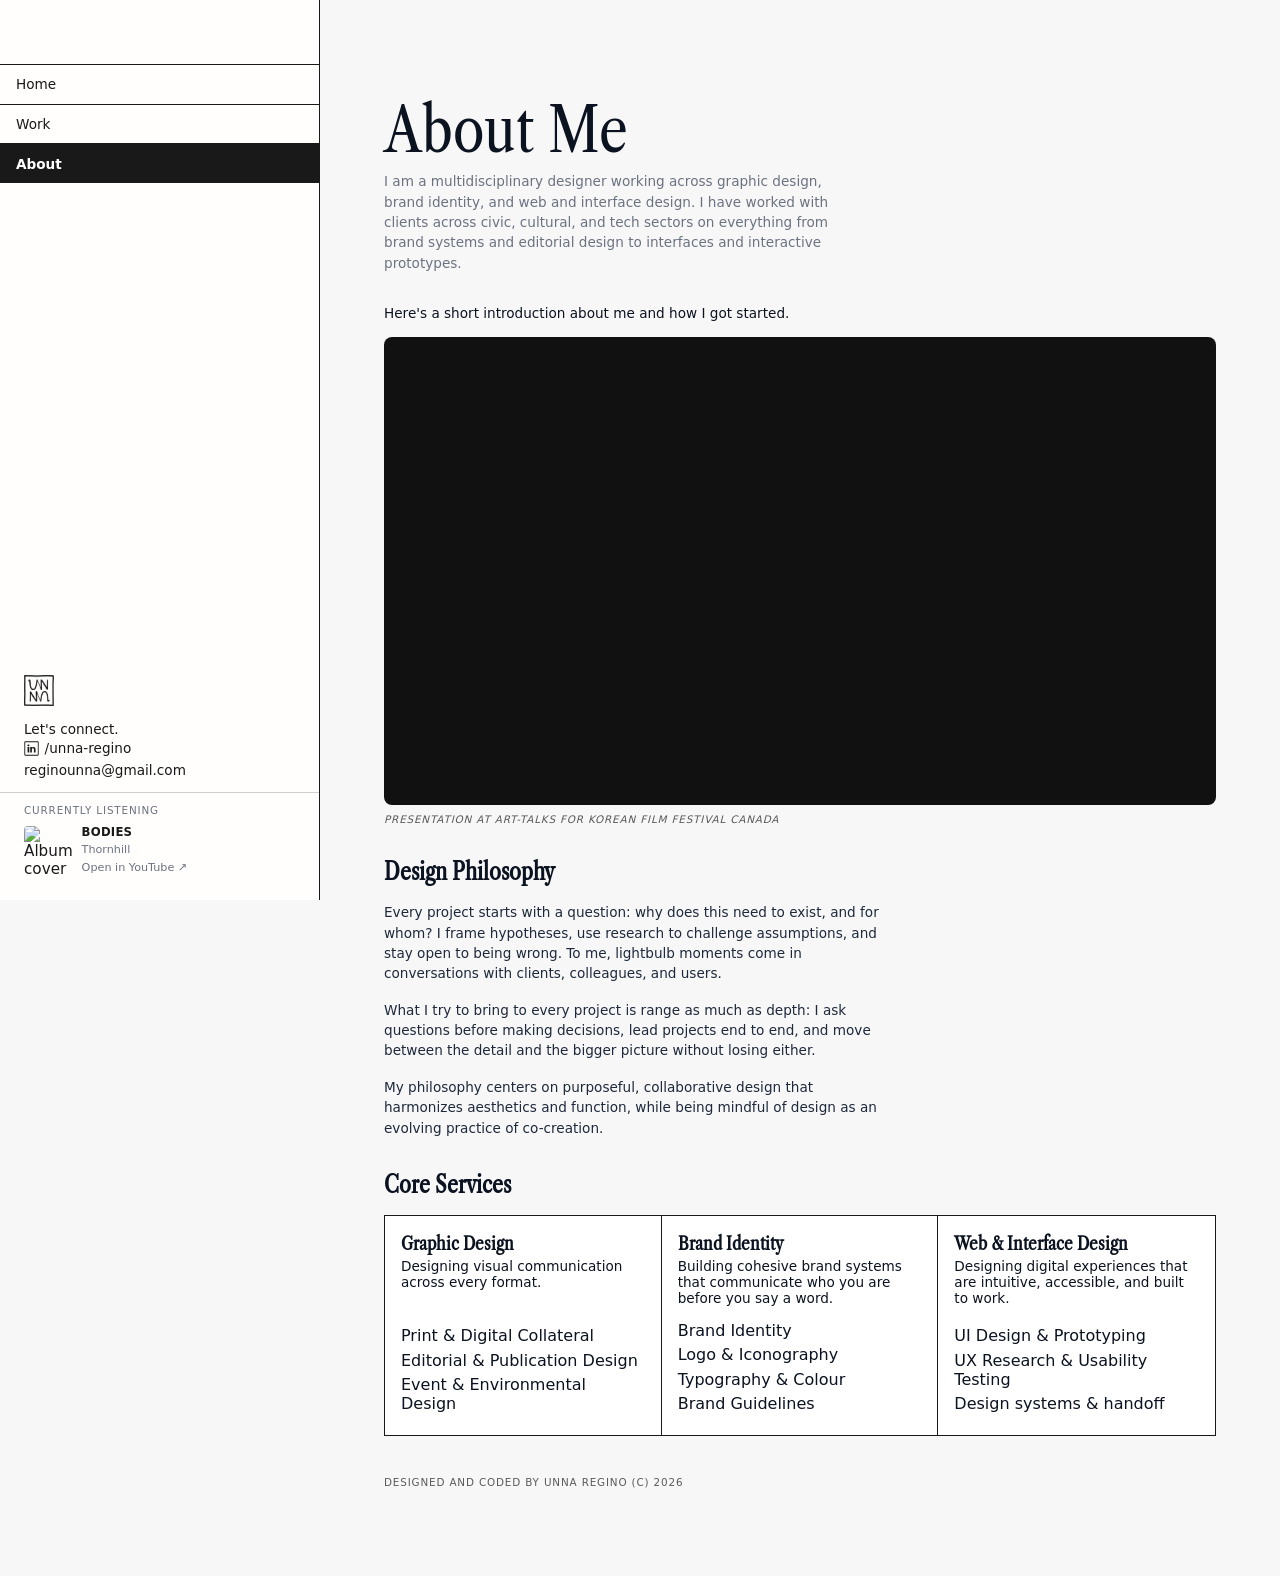
==== commit 03d66c49: "update about.html" ====
--- a/about.html
+++ b/about.html
@@ -40,7 +40,7 @@
             <span class="submenu-text">Nguyen Digital</span>
           </a>
           <a class="submenu-item" role="menuitem" href="work/seniorsyncare.html">
-            <span class="submenu-dots"><span class="dot dot-1"></span><span class="dot dot-2"></span><span class="dot dot-3"></span></span>
+            <span class="submenu-dots"><span class="dot dot-1"></span><span class="dot dot-3"></span></span>
             <span class="submenu-text">Seniorsyncare</span>
           </a>
           <a class="submenu-item" role="menuitem" href="work/showpao.html">
@@ -72,7 +72,7 @@
   <main class="content">
     <section class="atf">
       <h1>About Me</h1>
-      <p class="narrow-copy">I am a multidisciplinary designer working across graphic design, brand identity, and web and interface design, with a background in UX research and product thinking. I have worked with clients across civic, cultural, and tech sectors on everything from brand systems and editorial design to interfaces and interactive prototypes.
+      <p class="narrow-copy">I am a multidisciplinary designer working across graphic design, brand identity, and web and interface design. I have worked with clients across civic, cultural, and tech sectors on everything from brand systems and editorial design to interfaces and interactive prototypes.
       </p>
     </section>
 
@@ -87,8 +87,8 @@
     <section style="margin-top:2rem;">
       <h2>Design Philosophy</h2>
       <p class="narrow-copy">Every project starts with a question: why does this need to exist, and for whom? I frame hypotheses, use research to challenge assumptions, and stay open to being wrong. To me, lightbulb moments come in conversations with clients, colleagues, and users.</p>
-      <p class="narrow-copy">What I've learned over the years is that range matters as much as depth. What I try to bring to every project is range: I ask questions before making decisions, lead projects end to end, and move between the detail and the bigger picture without losing either.</p>
-      <p class="narrow-copy"> The balance between the granular and the holistic is what I find most rewarding about design, and what I think makes the difference between something that looks beautiful and something that actually works.</p>
+      <p class="narrow-copy">What I try to bring to every project is range as much as depth: I ask questions before making decisions, lead projects end to end, and move between the detail and the bigger picture without losing either.</p>
+      <p class="narrow-copy">My philosophy centers on purposeful, collaborative design that harmonizes aesthetics and function, while being mindful of design as an evolving practice of co-creation.</p>
     </section>
 
     <section style="margin-top:2rem;">
--- a/css/styles.css
+++ b/css/styles.css
@@ -189,6 +189,12 @@
   }
 }
 
+@keyframes unna-float {
+  0% { transform: translateY(0); }
+  50% { transform: translateY(-6px); }
+  100% { transform: translateY(0); }
+}
+
 .content{margin-left:25vw;padding:var(--page-pad);padding-bottom:5.5rem;min-height:100vh}
 .content::after{
   content:"DESIGNED AND CODED BY UNNA REGINO (C) 2026";
@@ -204,7 +210,13 @@
   animation: atf-enter 1s cubic-bezier(0.22, 1, 0.36, 1) both;
 }
 .atf h1{margin:2rem 0 0.5rem 0;font-size: clamp(1.6rem, 5vw, 4rem);line-height:4.2rem;font-weight:400;}
+.unna-name-inline{display:inline-flex;align-items:center;gap:0.18em;white-space:nowrap;}
+.unna-name-image{height:1em;width:auto;display:inline-block;animation:unna-float 4.8s ease-in-out infinite;will-change:transform;}
 .atf p{margin:0;color:var(--muted);max-width:55ch}
+
+@media (prefers-reduced-motion: reduce){
+  .unna-name-image{animation:none;}
+}
 
 .selected-work{margin-top:3rem}
 .selected-work h2{margin:0 0 0.25rem 0}
@@ -242,7 +254,7 @@
 
 .work-card:focus{outline:3px solid rgba(99,102,241,0.12);outline-offset:3px}
 .work-page-image{
-  background:#ddd;
+  background:#ffffff;
   display:flex;
   align-items:center;
   justify-content:center;
@@ -251,7 +263,9 @@
   height:auto;
   overflow:hidden;
 }
-.work-page-image img, .work-page-image-narrow img{width:100%;height:100%;object-fit:cover;display:block;}
+.work-page-image img, .work-page-image-narrow img, .work-page-image video{width:100%;height:100%;object-fit:cover;display:block;}
+.splash-video{opacity:0;transform:translateY(16px);transition:opacity 0.7s ease, transform 0.7s ease;}
+.splash-video.splash-visible{opacity:1;transform:translateY(0);}
 .work-page-image.work-page-image--short{min-height:180px;max-height:240px;}
 .work-page-image-narrow{
   background:#ffffff;
@@ -261,8 +275,26 @@
   border-radius:8px;
   min-height:180px;
   height:auto;
-  max-height:280px;
+  max-height:none;
   overflow:hidden;
+}
+.reano-linkedin-wrap{
+  padding:2.5rem;
+}
+.reano-linkedin-wrap .reano-linkedin-img{
+  width:48%;
+  max-width:260px;
+  height:auto;
+  object-fit:contain;
+  margin:auto;
+}
+.ws-logoevolution-wrap{
+  padding:2.5rem;
+}
+.ws-logoevolution-wrap .ws-logoevolution-img{
+  width:100%;
+  height:auto;
+  object-fit:contain;
 }
 .work-page-grid{
   display:grid;
@@ -427,6 +459,22 @@
 }
   /* ensure the menu content does not sit under the close icon */
   .sidebar.open .menu{padding-top:7rem}
+  .reano-splash-wrap{
+    padding-top:1.6rem;
+    padding-bottom:1.6rem;
+  }
+  .reano-splash-wrap .reano-splash-video{
+    width:58% !important;
+  }
+  .reano-linkedin-wrap{
+    padding:1.8rem;
+  }
+  .reano-linkedin-wrap .reano-linkedin-img{
+    width:60%;
+  }
+  .ws-logoevolution-wrap{
+    padding:1.2rem;
+  }
 }
 
 /* default hide mobile chat (desktop) */
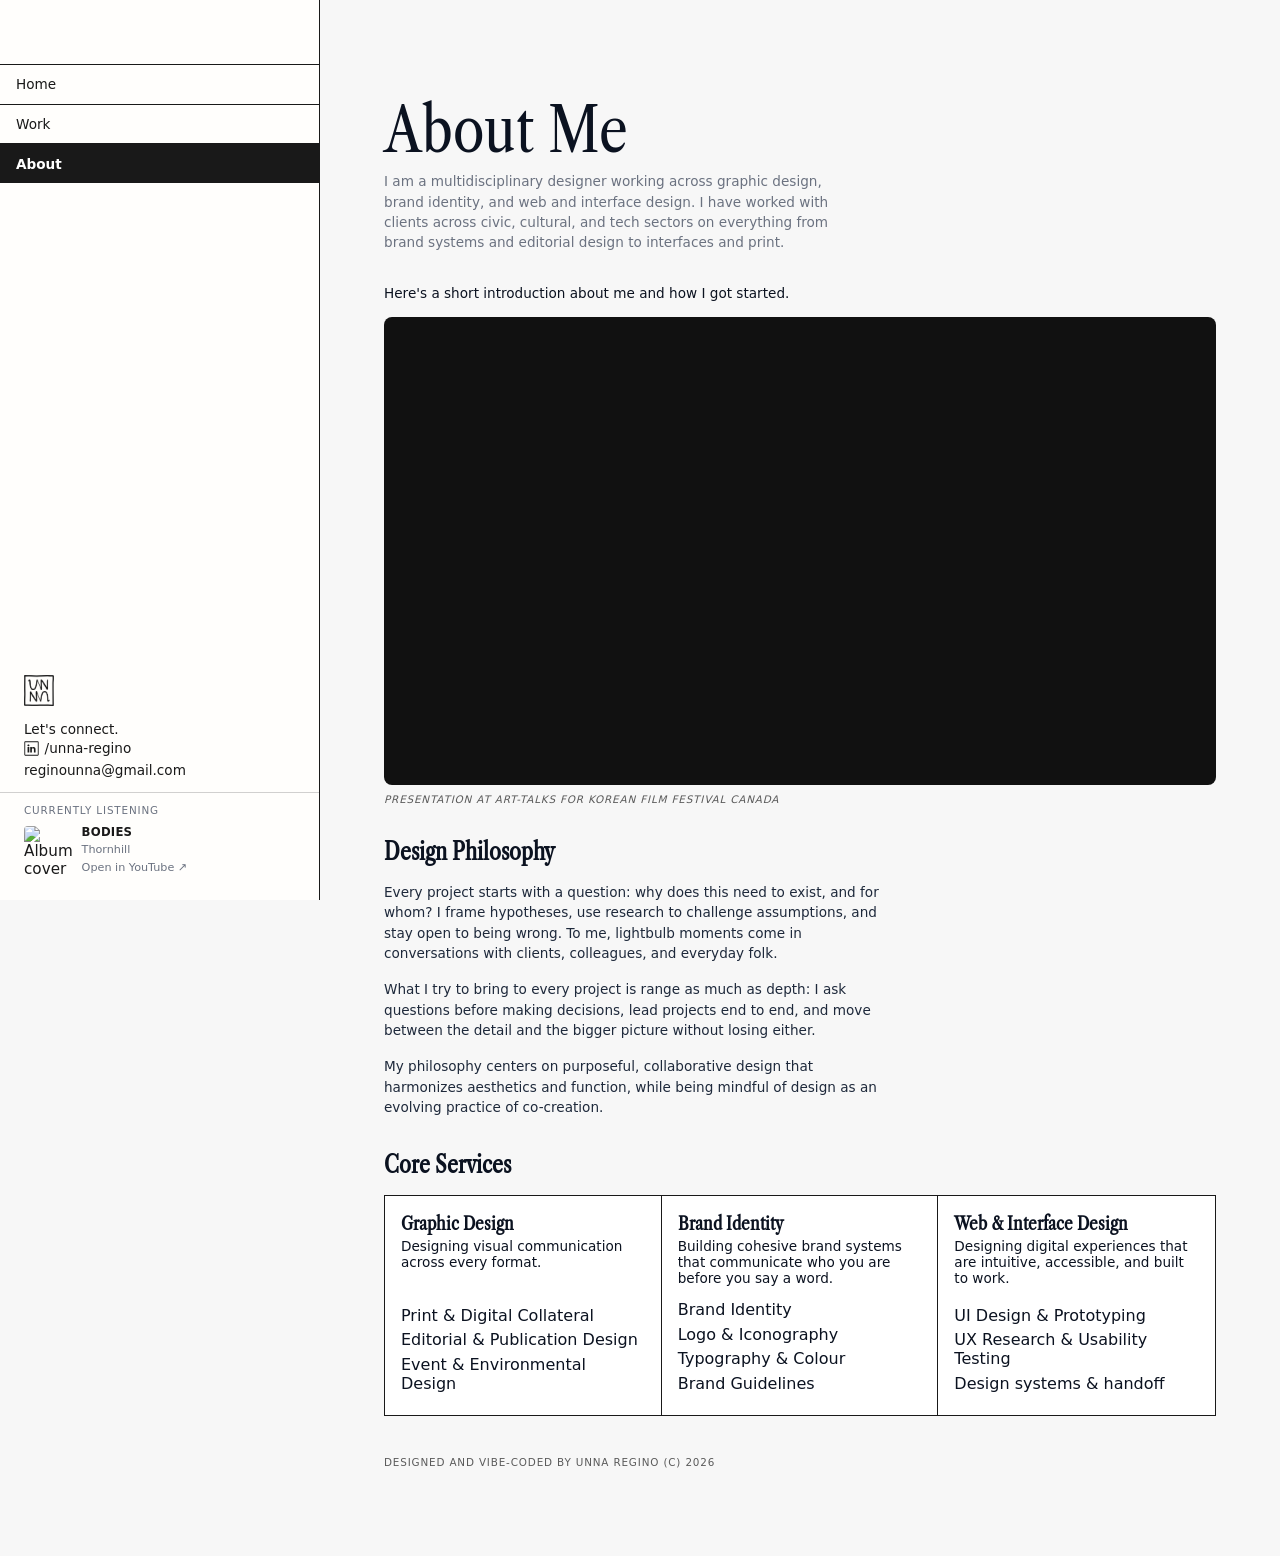
==== commit ec9c7589: "Update sidebar work order, and main text and about text" ====
--- a/about.html
+++ b/about.html
@@ -19,14 +19,6 @@
       <div class="work-group">
         <button class="menu-item work-toggle" aria-haspopup="true" aria-expanded="false">Work</button>
         <div class="submenu" role="menu" aria-label="Work pages">
-          <a class="submenu-item" role="menuitem" href="work/reano.html">
-            <span class="submenu-dots"><span class="dot dot-3"></span><span class="dot dot-2"></span></span>
-            <span class="submenu-text">Reano</span>
-          </a>
-          <a class="submenu-item" role="menuitem" href="work/arvo.html">
-            <span class="submenu-dots"><span class="dot dot-3"></span></span>
-            <span class="submenu-text">Arvo</span>
-          </a>
           <a class="submenu-item" role="menuitem" href="work/mulburrystudio.html">
             <span class="submenu-dots"><span class="dot dot-1"></span><span class="dot dot-2"></span></span>
             <span class="submenu-text">Mulburry Studio</span>
@@ -46,6 +38,14 @@
           <a class="submenu-item" role="menuitem" href="work/showpao.html">
             <span class="submenu-dots"><span class="dot dot-1"></span><span class="dot dot-2"></span></span>
             <span class="submenu-text">Showpao</span>
+          </a>
+          <a class="submenu-item" role="menuitem" href="work/reano.html">
+            <span class="submenu-dots"><span class="dot dot-3"></span><span class="dot dot-2"></span></span>
+            <span class="submenu-text">Reano</span>
+          </a>
+          <a class="submenu-item" role="menuitem" href="work/arvo.html">
+            <span class="submenu-dots"><span class="dot dot-3"></span></span>
+            <span class="submenu-text">Arvo</span>
           </a>
           <a class="submenu-item" role="menuitem" href="work/logofolio.html">
             <span class="submenu-dots"><span class="dot dot-1"></span></span>
@@ -72,7 +72,7 @@
   <main class="content">
     <section class="atf">
       <h1>About Me</h1>
-      <p class="narrow-copy">I am a multidisciplinary designer working across graphic design, brand identity, and web and interface design. I have worked with clients across civic, cultural, and tech sectors on everything from brand systems and editorial design to interfaces and interactive prototypes.
+      <p class="narrow-copy">I am a multidisciplinary designer working across graphic design, brand identity, and web and interface design. I have worked with clients across civic, cultural, and tech sectors on everything from brand systems and editorial design to interfaces and print.
       </p>
     </section>
 
@@ -86,7 +86,7 @@
 
     <section style="margin-top:2rem;">
       <h2>Design Philosophy</h2>
-      <p class="narrow-copy">Every project starts with a question: why does this need to exist, and for whom? I frame hypotheses, use research to challenge assumptions, and stay open to being wrong. To me, lightbulb moments come in conversations with clients, colleagues, and users.</p>
+      <p class="narrow-copy">Every project starts with a question: why does this need to exist, and for whom? I frame hypotheses, use research to challenge assumptions, and stay open to being wrong. To me, lightbulb moments come in conversations with clients, colleagues, and everyday folk.</p>
       <p class="narrow-copy">What I try to bring to every project is range as much as depth: I ask questions before making decisions, lead projects end to end, and move between the detail and the bigger picture without losing either.</p>
       <p class="narrow-copy">My philosophy centers on purposeful, collaborative design that harmonizes aesthetics and function, while being mindful of design as an evolving practice of co-creation.</p>
     </section>
--- a/css/styles.css
+++ b/css/styles.css
@@ -197,7 +197,7 @@
 
 .content{margin-left:25vw;padding:var(--page-pad);padding-bottom:5.5rem;min-height:100vh}
 .content::after{
-  content:"DESIGNED AND CODED BY UNNA REGINO (C) 2026";
+  content:"DESIGNED AND VIBE-CODED BY UNNA REGINO (C) 2026";
   display:block;
   margin-top:2.5rem;
   font-family:'Satoshi', system-ui, -apple-system, "Segoe UI", Roboto, "Helvetica Neue", Arial;
@@ -339,9 +339,9 @@
 
 }
 .ssc-old-homepage-container{
-  min-height:200px;
-  max-height:320px;
-  align-self:start;
+  min-height:260px;
+  height:auto;
+  align-self:stretch;
 }
 .work-info-grid{display:grid;grid-template-columns:repeat(4,1fr);gap:0.5rem;margin-top:1rem;}
 .work-info-card{background:#fff;padding:0.9rem;border:0;border-radius:4px;}
@@ -428,6 +428,10 @@
   .work-grid{grid-template-columns:repeat(2,1fr)}
   .work-page-grid, .work-page-2col{grid-template-columns:1fr;}
   .logofolio-item{grid-template-columns:1fr;}
+  .logo-card{
+    border-right:1px solid #191919;
+    border-bottom:0;
+  }
 
   /* hide footer on mobile and keep hamburger at top-right */
   .aside-footer{display:none !important;}
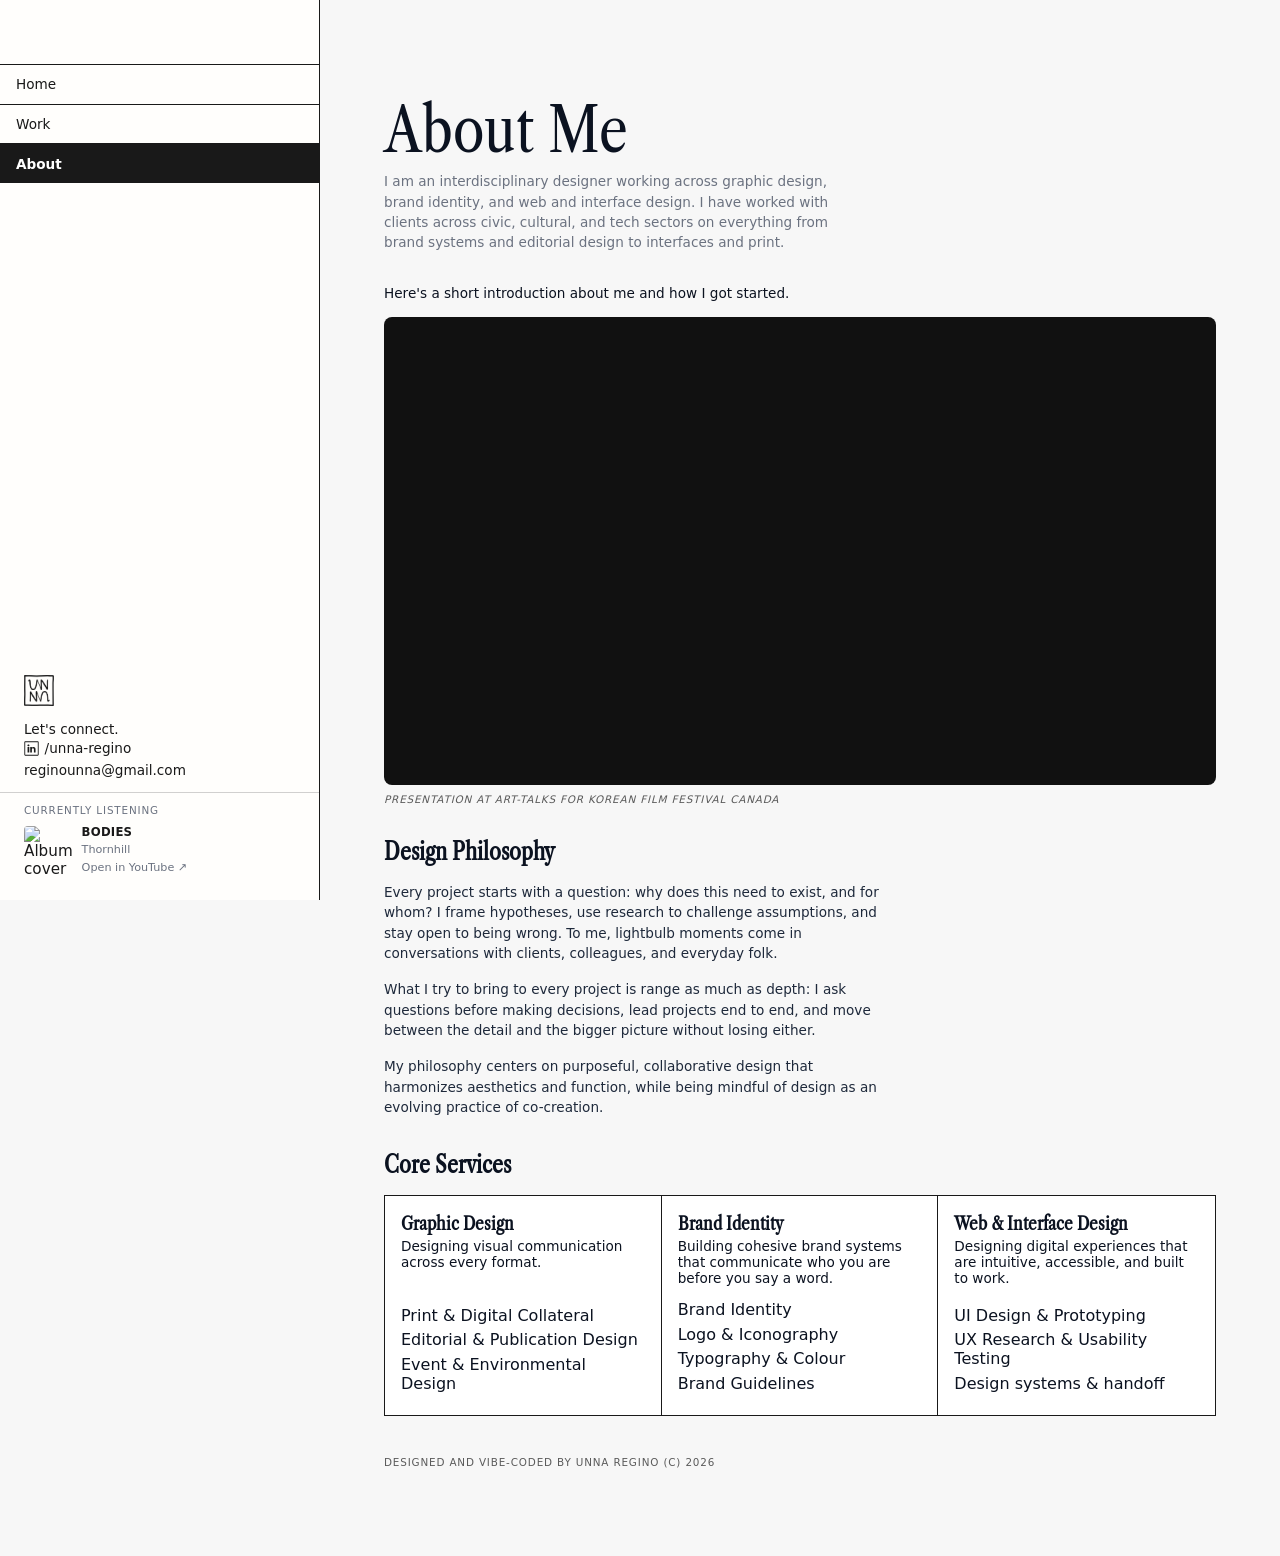
==== commit bce3e8e8: "Update portfolio" ====
--- a/about.html
+++ b/about.html
@@ -72,7 +72,7 @@
   <main class="content">
     <section class="atf">
       <h1>About Me</h1>
-      <p class="narrow-copy">I am a multidisciplinary designer working across graphic design, brand identity, and web and interface design. I have worked with clients across civic, cultural, and tech sectors on everything from brand systems and editorial design to interfaces and print.
+      <p class="narrow-copy">I am an interdisciplinary designer working across graphic design, brand identity, and web and interface design. I have worked with clients across civic, cultural, and tech sectors on everything from brand systems and editorial design to interfaces and print.
       </p>
     </section>
 
--- a/css/styles.css
+++ b/css/styles.css
@@ -309,7 +309,7 @@
   margin-top:0.8rem;
   align-items:stretch;}
 .nd-type-layout{
-  grid-template-columns:0.9fr 1.5fr;
+  grid-template-columns:0.77fr 1.5fr;
 }
 .logoevol-container img,
 .type-container img{
@@ -321,10 +321,6 @@
 }
 .colorcombo-container img{
   object-fit:contain;
-}
-.colorcombo-container .nd-colorcombo-img{
-  transform:scale(1.16) translateY(2%);
-  transform-origin:center;
 }
 .type-container{
   min-height:320px;
